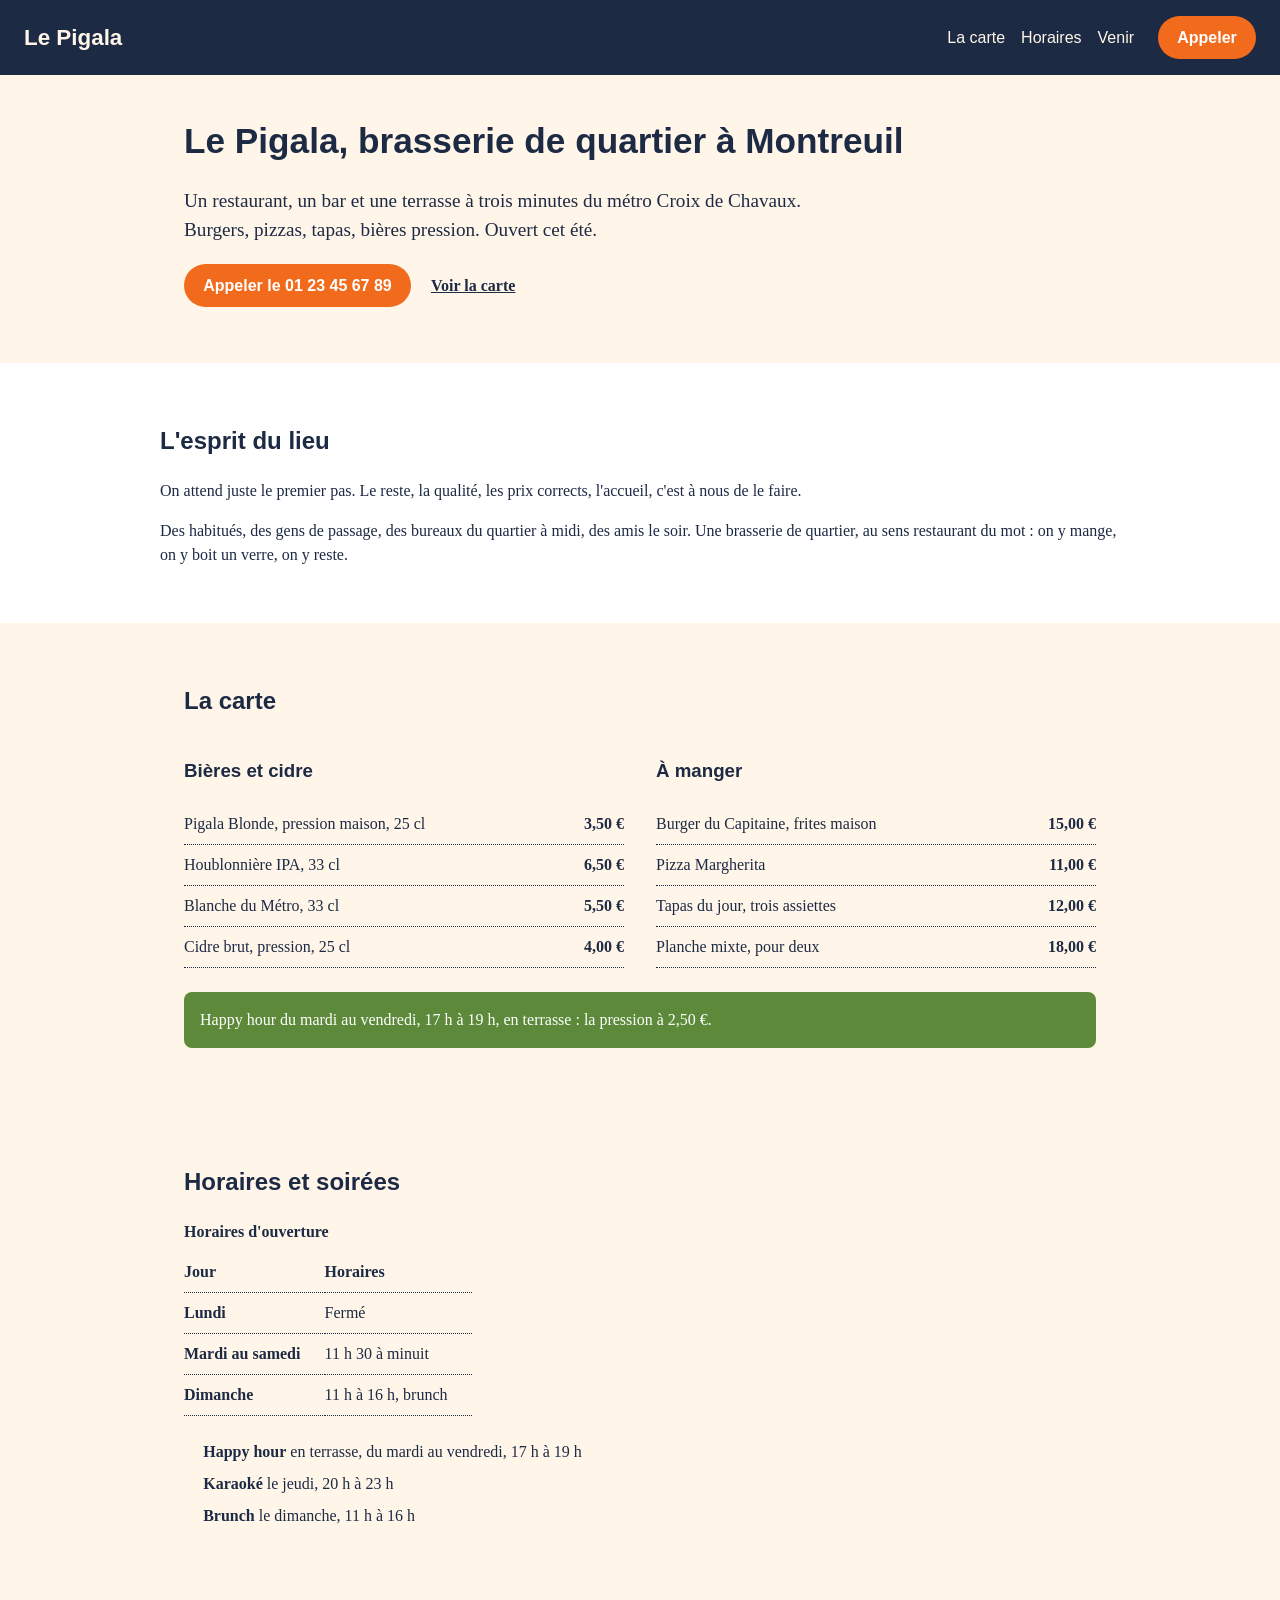
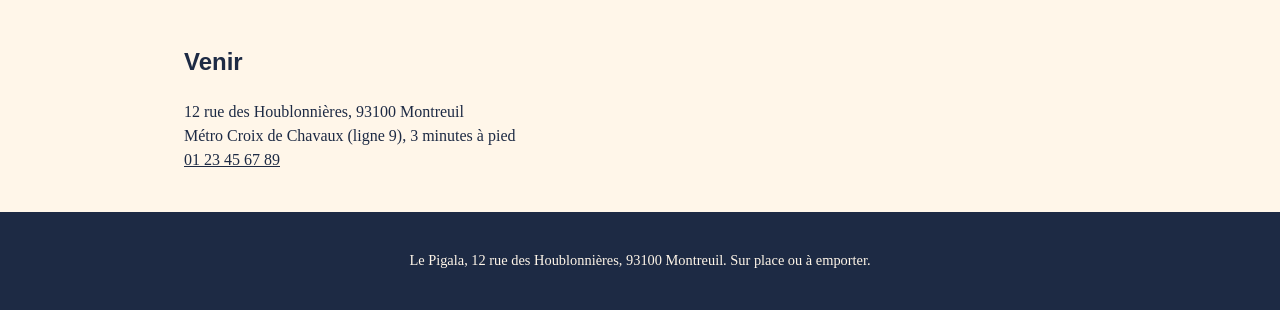
==== exercices/06-casse-ta-page/depart/index.html @ f0eed162 "Seize exercices du Jour 1 : dossiers de départ, brief, ressources Fil rouge Le Pigala (brasserie fic" ====
<!DOCTYPE html>
<html lang="fr">
<head>
  <meta charset="UTF-8">
  <meta name="viewport" content="width=device-width, initial-scale=1">
  <title>Le Pigala, brasserie de quartier à Montreuil</title>
  <meta name="description" content="Le Pigala, brasserie-restaurant et bar à Montreuil, à deux pas du métro Croix de Chavaux : burgers, pizzas, tapas, bières pression, happy hour en terrasse, karaoké le jeudi.">
  <link rel="stylesheet" href="style.css">
</head>
<body>
  <header class="entete">
    <p class="logo">Le Pigala</p>
    <nav aria-label="Navigation principale">
      <a href="#carte">La carte</a>
      <a href="#horaires">Horaires</a>
      <a href="#venir">Venir</a>
    </nav>
    <a class="bouton" href="tel:+33123456789">Appeler</a>
  </header>

  <main>
    <section class="heros" aria-labelledby="titre">
      <h1 id="titre">Le Pigala, brasserie de quartier à Montreuil</h1>
      <p class="accroche">Un restaurant, un bar et une terrasse à trois minutes du métro Croix de Chavaux. Burgers, pizzas, tapas, bières pression. Ouvert cet été.</p>
      <p class="actions">
        <a class="bouton" href="tel:+33123456789">Appeler le 01 23 45 67 89</a>
        <a class="lien" href="#carte">Voir la carte</a>
      </p>
    </section>

    <section class="esprit" aria-labelledby="esprit">
      <h2 id="esprit">L'esprit du lieu</h2>
      <p>On attend juste le premier pas. Le reste, la qualité, les prix corrects, l'accueil, c'est à nous de le faire.</p>
      <p>Des habitués, des gens de passage, des bureaux du quartier à midi, des amis le soir. Une brasserie de quartier, au sens restaurant du mot : on y mange, on y boit un verre, on y reste.</p>
    </section>

    <section class="carte" id="carte" aria-labelledby="carte-titre">
      <h2 id="carte-titre">La carte</h2>
      <div class="colonnes">
        <div>
          <h3>Bières et cidre</h3>
          <ul>
            <li>Pigala Blonde, pression maison, 25 cl <span>3,50 €</span></li>
            <li>Houblonnière IPA, 33 cl <span>6,50 €</span></li>
            <li>Blanche du Métro, 33 cl <span>5,50 €</span></li>
            <li>Cidre brut, pression, 25 cl <span>4,00 €</span></li>
          </ul>
        </div>
        <div>
          <h3>À manger</h3>
          <ul>
            <li>Burger du Capitaine, frites maison <span>15,00 €</span></li>
            <li>Pizza Margherita <span>11,00 €</span></li>
            <li>Tapas du jour, trois assiettes <span>12,00 €</span></li>
            <li>Planche mixte, pour deux <span>18,00 €</span></li>
          </ul>
        </div>
      </div>
      <p class="encadre">Happy hour du mardi au vendredi, 17 h à 19 h, en terrasse : la pression à 2,50 €.</p>
    </section>

    <section class="horaires" id="horaires" aria-labelledby="horaires-titre">
      <h2 id="horaires-titre">Horaires et soirées</h2>
      <table>
        <caption>Horaires d'ouverture</caption>
        <thead>
          <tr><th scope="col">Jour</th><th scope="col">Horaires</th></tr>
        </thead>
        <tbody>
          <tr><th scope="row">Lundi</th><td>Fermé</td></tr>
          <tr><th scope="row">Mardi au samedi</th><td>11 h 30 à minuit</td></tr>
          <tr><th scope="row">Dimanche</th><td>11 h à 16 h, brunch</td></tr>
        </tbody>
      </table>
      <ul class="soirees">
        <li><strong>Happy hour</strong> en terrasse, du mardi au vendredi, 17 h à 19 h</li>
        <li><strong>Karaoké</strong> le jeudi, 20 h à 23 h</li>
        <li><strong>Brunch</strong> le dimanche, 11 h à 16 h</li>
      </ul>
    </section>

    <section class="venir" id="venir" aria-labelledby="venir-titre">
      <h2 id="venir-titre">Venir</h2>
      <address>
        12 rue des Houblonnières, 93100 Montreuil<br>
        Métro Croix de Chavaux (ligne 9), 3 minutes à pied<br>
        <a href="tel:+33123456789">01 23 45 67 89</a>
      </address>
    </section>
  </main>

  <footer>
    <p>Le Pigala, 12 rue des Houblonnières, 93100 Montreuil. Sur place ou à emporter.</p>
  </footer>
</body>
</html>
---- exercices/06-casse-ta-page/depart/style.css ----
/* Le Pigala : page générée en un prompt (exercice 2). Couleurs de l'enseigne. */
:root {
  --orange: #F26B1D;
  --bleu: #1D2A44;
  --creme: #FFF6E9;
  --vert: #5C8A3A;
  --texte: #1D2A44;
}

* { box-sizing: border-box; }

body {
  margin: 0;
  font-family: Georgia, "Times New Roman", serif;
  color: var(--texte);
  background: var(--creme);
  line-height: 1.5;
}

h1, h2, h3, .logo, .bouton, nav {
  font-family: "Segoe UI", Arial, sans-serif;
}

.entete {
  display: flex;
  align-items: center;
  gap: 1.5rem;
  padding: 1rem 1.5rem;
  background: var(--bleu);
  color: var(--creme);
}
.logo { margin: 0; font-weight: 700; font-size: 1.4rem; }
.entete nav { display: flex; gap: 1rem; margin-left: auto; }
.entete nav a { color: var(--creme); text-decoration: none; }
.entete nav a:hover, .entete nav a:focus { text-decoration: underline; }

.bouton {
  display: inline-block;
  padding: 0.6rem 1.2rem;
  background: var(--orange);
  color: #fff;
  border-radius: 999px;
  text-decoration: none;
  font-weight: 700;
}
.bouton:hover, .bouton:focus { background: #c9540f; }
.lien { margin-left: 1rem; color: var(--bleu); font-weight: 700; }

main > section { padding: 2.5rem 1.5rem; max-width: 960px; margin: 0 auto; }

.heros h1 { font-size: 2.2rem; margin: 0 0 0.5rem; }
.accroche { font-size: 1.2rem; max-width: 40rem; }

.esprit { background: #fff; max-width: none; }
.esprit > * { max-width: 960px; margin-left: auto; margin-right: auto; }

.colonnes { display: grid; grid-template-columns: repeat(auto-fit, minmax(260px, 1fr)); gap: 2rem; }
.carte ul { list-style: none; padding: 0; margin: 0; }
.carte li { display: flex; justify-content: space-between; gap: 1rem; padding: 0.5rem 0; border-bottom: 1px dotted var(--bleu); }
.carte li span { white-space: nowrap; font-weight: 700; }
.encadre { margin-top: 1.5rem; padding: 1rem; background: var(--vert); color: #fff; border-radius: 8px; }

.horaires ul { padding-left: 1.2rem; }

address { font-style: normal; }
address a { color: var(--bleu); }

footer { padding: 1.5rem; background: var(--bleu); color: var(--creme); text-align: center; font-size: 0.9rem; }

@media (max-width: 600px) {
  .entete { flex-wrap: wrap; }
  .entete nav { margin-left: 0; width: 100%; }
  .heros h1 { font-size: 1.7rem; }
}

/* Section horaires, ajoutée à l'exercice 4 */
.horaires table { border-collapse: collapse; margin-bottom: 1.5rem; min-width: 18rem; }
.horaires caption { text-align: left; font-weight: 700; padding-bottom: 0.5rem; }
.horaires th, .horaires td { text-align: left; padding: 0.5rem 1rem 0.5rem 0; border-bottom: 1px dotted var(--bleu); }
.soirees { list-style: none; padding: 0; display: grid; gap: 0.5rem; }
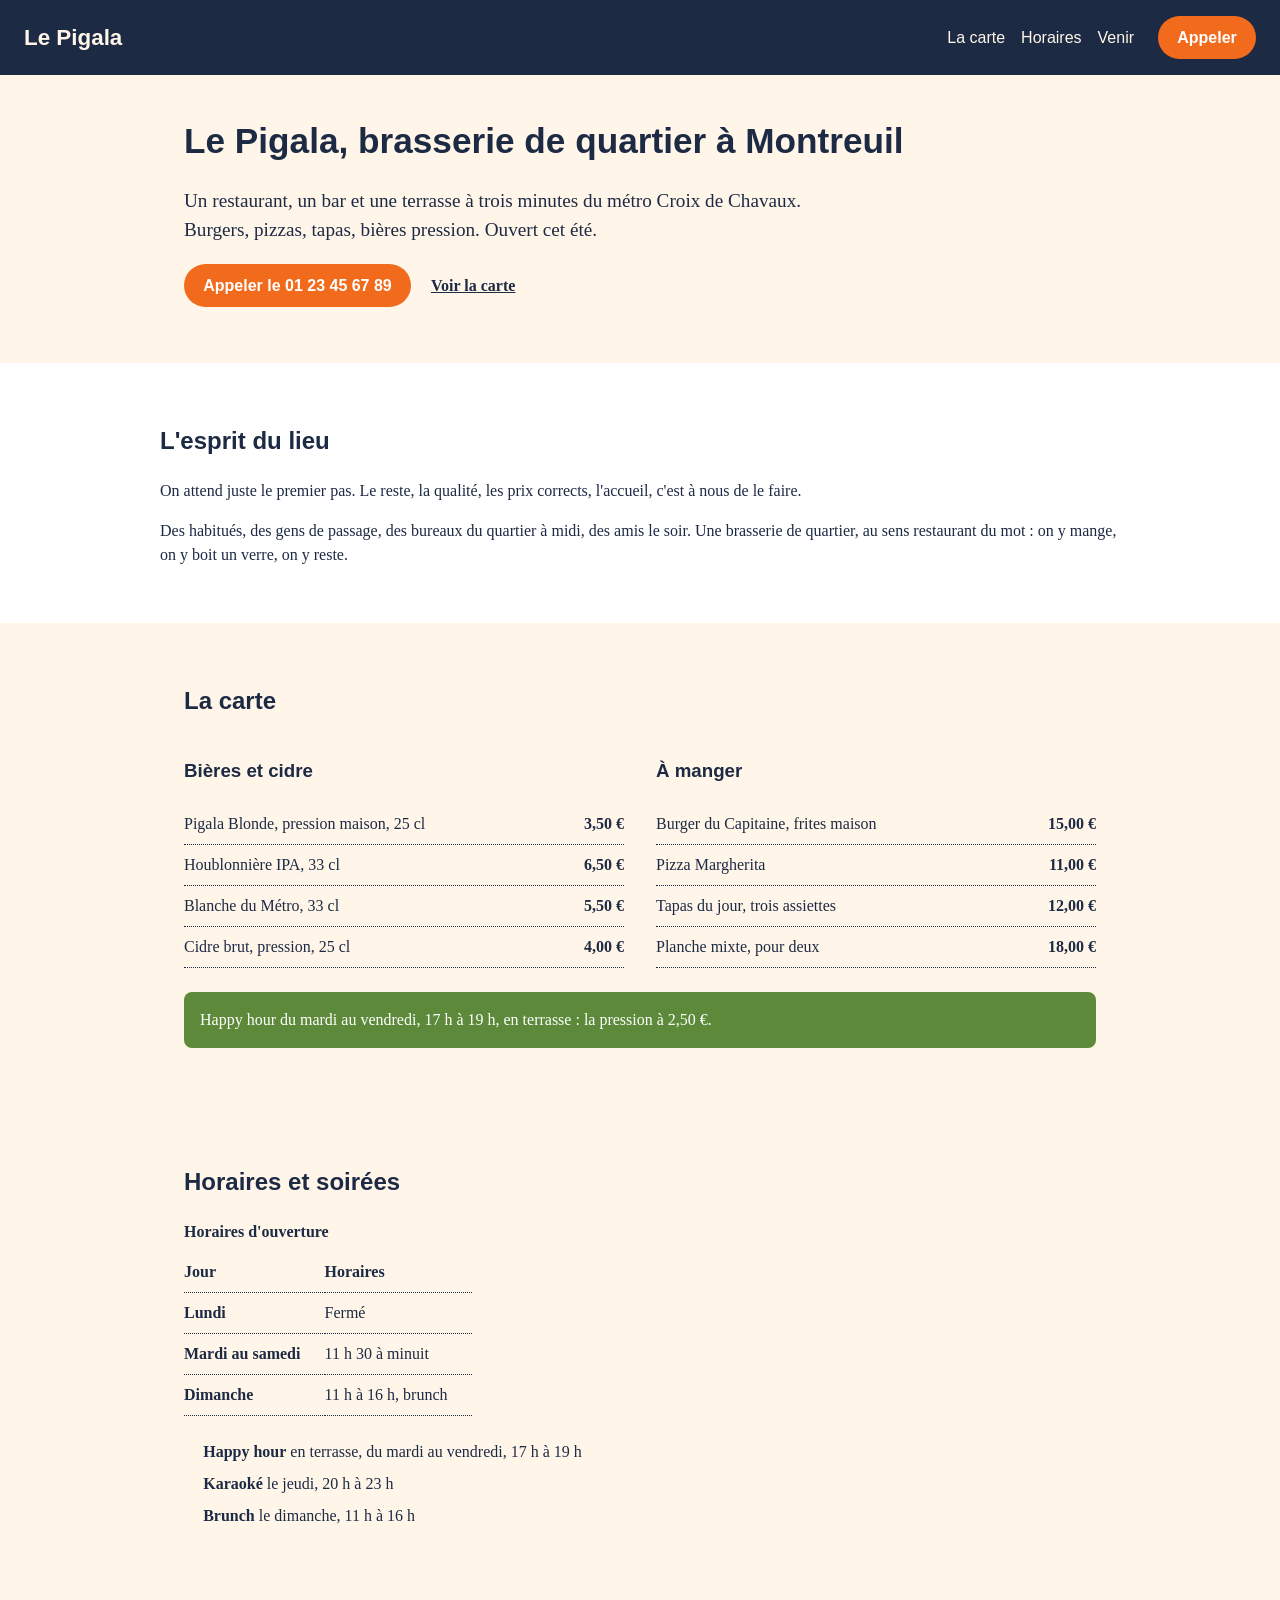
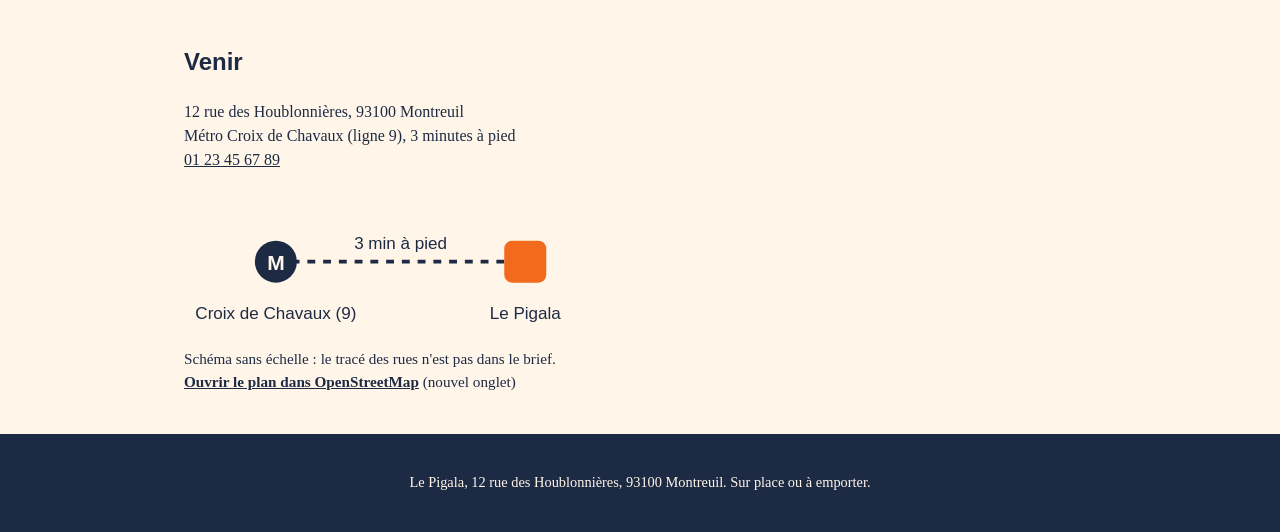
==== commit 111598f2: "Option C (fil rouge) : plan d'accès conforme aux règles dans les depart de E5 à E15, étape « Reprend" ====
--- a/exercices/06-casse-ta-page/depart/index.html
+++ b/exercices/06-casse-ta-page/depart/index.html
@@ -6,6 +6,7 @@
   <title>Le Pigala, brasserie de quartier à Montreuil</title>
   <meta name="description" content="Le Pigala, brasserie-restaurant et bar à Montreuil, à deux pas du métro Croix de Chavaux : burgers, pizzas, tapas, bières pression, happy hour en terrasse, karaoké le jeudi.">
   <link rel="stylesheet" href="style.css">
+  <link rel="stylesheet" href="css/plan-acces.css">
 </head>
 <body>
   <header class="entete">
@@ -86,6 +87,20 @@
         Métro Croix de Chavaux (ligne 9), 3 minutes à pied<br>
         <a href="tel:+33123456789">01 23 45 67 89</a>
       </address>
+      <!-- DÉBUT plan-acces -->
+      <figure class="plan-acces">
+        <svg viewBox="0 0 320 110" role="img" aria-label="Schéma sans échelle : du métro Croix de Chavaux, ligne 9, au Pigala, 12 rue des Houblonnières, 3 minutes à pied.">
+          <line class="plan-acces__trajet" x1="70" y1="50" x2="260" y2="50"/>
+          <circle class="plan-acces__metro" cx="70" cy="50" r="16"/>
+          <text class="plan-acces__m" x="70" y="56" text-anchor="middle">M</text>
+          <text x="70" y="94" text-anchor="middle">Croix de Chavaux (9)</text>
+          <text x="165" y="40" text-anchor="middle">3 min à pied</text>
+          <rect class="plan-acces__lieu" x="244" y="34" width="32" height="32" rx="6"/>
+          <text x="260" y="94" text-anchor="middle">Le Pigala</text>
+        </svg>
+        <figcaption>Schéma sans échelle : le tracé des rues n'est pas dans le brief. <a href="https://www.openstreetmap.org/search?query=12%20rue%20des%20Houblonni%C3%A8res%2C%2093100%20Montreuil" target="_blank" rel="noopener">Ouvrir le plan dans OpenStreetMap</a> (nouvel onglet)</figcaption>
+      </figure>
+      <!-- FIN plan-acces -->
     </section>
   </main>
 
--- a/exercices/06-casse-ta-page/depart/css/plan-acces.css
+++ b/exercices/06-casse-ta-page/depart/css/plan-acces.css
@@ -0,0 +1,10 @@
+/* Plan d'accès (section Venir) : schéma sans échelle et lien OpenStreetMap */
+.plan-acces { margin: 1.5rem 0 0; max-width: 420px; }
+.plan-acces svg { display: block; width: 100%; height: auto; font-family: "Segoe UI", Arial, sans-serif; font-size: 13px; }
+.plan-acces text { fill: var(--texte); }
+.plan-acces .plan-acces__m { fill: var(--creme); font-weight: 700; font-size: 16px; }
+.plan-acces__trajet { stroke: var(--bleu); stroke-width: 3; stroke-dasharray: 6 6; }
+.plan-acces__metro { fill: var(--bleu); }
+.plan-acces__lieu { fill: var(--orange); }
+.plan-acces figcaption { margin-top: 0.5rem; font-size: 0.95rem; }
+.plan-acces a { color: var(--bleu); font-weight: 700; }
